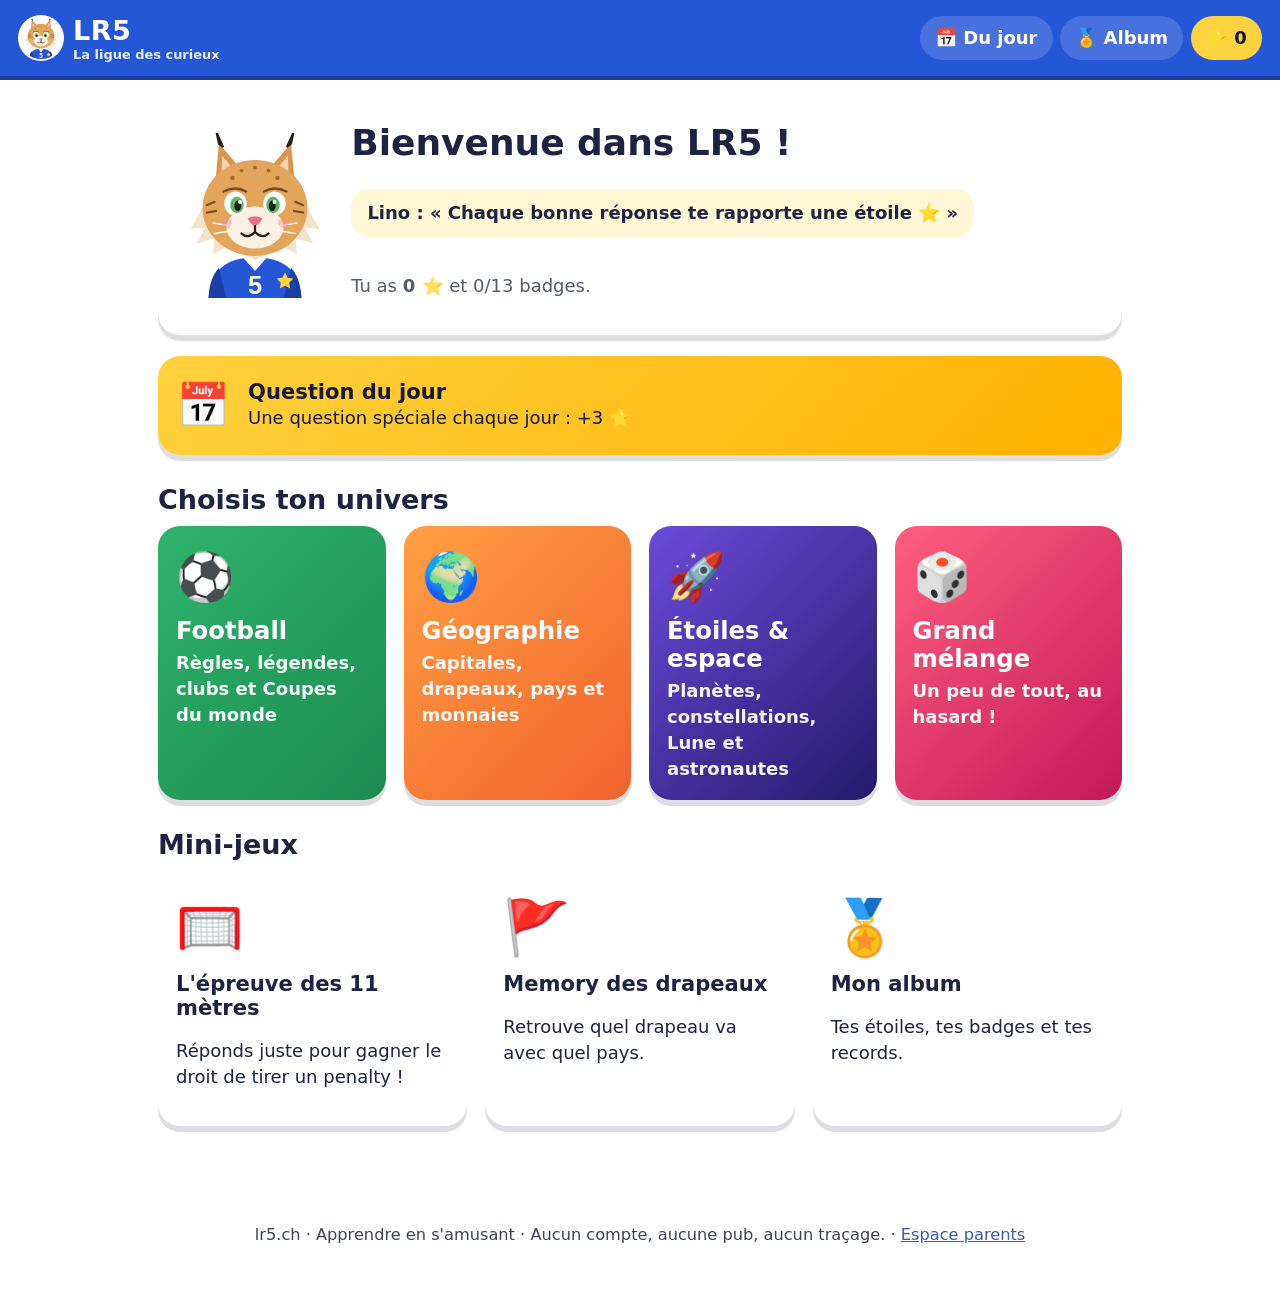
==== index.html @ 48f96562 "Add files via upload" ====
<!doctype html>
<html lang="fr">
<head>
<title>LR5 · La ligue des curieux</title>
<meta name="description" content="Quiz et mini-jeux pour les 9-10 ans : football, géographie, étoiles et espace.">
<meta charset="utf-8">
<meta name="viewport" content="width=device-width, initial-scale=1">
<meta name="theme-color" content="#2457d6">
<link rel="icon" href="assets/favicon.svg" type="image/svg+xml">
<link rel="stylesheet" href="css/style.css">
<script src="js/config.js" defer></script>
<script src="js/flags.js" defer></script>
<script src="js/app.js" defer></script>
<script src="js/penalty.js" defer></script>
<script src="js/memory.js" defer></script>
</head>
<body>
<a class="skip" href="#app">Aller au contenu</a>
<header class="topbar">
  <a class="logo" href="index.html#/"><img data-mascotte src="assets/mascotte.svg" alt="" width="46" height="46"><span><b data-cfg="nom">LR5</b><small data-cfg="slogan">La ligue des curieux</small></span></a>
  <nav aria-label="Menu">
    <a class="pill" href="index.html#/jour">📅 <span>Du jour</span></a>
    <a class="pill" href="index.html#/album">🏅 <span>Album</span></a>
    <a class="pill stars" href="index.html#/album" aria-label="Mes étoiles">⭐ <span id="nb-etoiles">0</span></a>
  </nav>
</header>
<main id="app" tabindex="-1"><p>Chargement…</p><noscript><p>Ce site a besoin de JavaScript pour fonctionner (aucun traçage, promis !).</p></noscript></main>
<footer class="footer"><p><span data-cfg="domaine">lr5.ch</span> · Apprendre en s'amusant · Aucun compte, aucune pub, aucun traçage. · <a href="parents.html">Espace parents</a></p></footer>
<div class="toast" id="toast" role="status" aria-live="polite"></div>
</body>
</html>
---- css/style.css ----
/* LR5.ch — La ligue des curieux. Aucune police externe : polices système uniquement. */
:root{
  --bleu:#2457d6; --bleu-f:#1a3fa3; --jaune:#ffd23f; --rouge:#e5484d; --vert:#2fb36d;
  --orange:#ff8a3d; --violet:#6c4ad8; --nuit:#14183a; --texte:#1d2340; --fond:#f3f6ff;
  --carte:#fff; --ombre:0 6px 0 rgba(20,24,58,.14); --r:22px;
  --foot:#2fb36d; --geo:#ff8a3d; --espace:#6c4ad8; --mix:#e5484d;
  font-size:18px;
}
*{box-sizing:border-box}
html,body{margin:0}
body{font-family:"Trebuchet MS","Segoe UI",system-ui,-apple-system,Roboto,Arial,sans-serif;color:var(--texte);
  background:var(--fond) radial-gradient(circle at 10% 0%,#dfe8ff 0,transparent 40%),radial-gradient(circle at 100% 30%,#fff3c4 0,transparent 35%);
  min-height:100vh;line-height:1.45}
a{color:var(--bleu-f)}
.skip{position:absolute;left:-999px;top:0;background:#fff;padding:.5rem 1rem;z-index:10}
.skip:focus{left:.5rem}
:focus-visible{outline:4px solid var(--jaune);outline-offset:3px;border-radius:10px}

/* En-tête */
.topbar{display:flex;align-items:center;gap:.8rem;padding:.6rem 1rem;background:var(--bleu);color:#fff;position:sticky;top:0;z-index:5;box-shadow:0 4px 0 var(--bleu-f)}
.logo{display:flex;align-items:center;gap:.5rem;color:#fff;text-decoration:none;font-weight:900}
.logo img{width:46px;height:46px;background:#fff;border-radius:50%;padding:2px}
.logo b{font-size:1.5rem;letter-spacing:.5px}
.logo small{display:block;font-weight:600;font-size:.72rem;opacity:.9;margin-top:-4px}
.topbar nav{margin-left:auto;display:flex;gap:.4rem;align-items:center;flex-wrap:wrap}
.pill{display:inline-flex;align-items:center;gap:.35rem;background:rgba(255,255,255,.16);color:#fff;border:0;border-radius:999px;padding:.45rem .85rem;font:inherit;font-weight:800;text-decoration:none;cursor:pointer;min-height:44px}
.pill:hover{background:rgba(255,255,255,.28)}
.stars{background:var(--jaune);color:var(--nuit)}
.stars:hover{background:#ffe07a}

main{max-width:1000px;margin:0 auto;padding:1.2rem 1rem 3rem}
h1,h2,h3{line-height:1.15;margin:.2em 0 .5em}
h1{font-size:2rem} h2{font-size:1.5rem}
.muted{opacity:.75}

/* Accueil */
.hero{display:flex;align-items:center;gap:1.2rem;background:var(--carte);border-radius:var(--r);padding:1rem 1.2rem;box-shadow:var(--ombre);margin-bottom:1.2rem}
.hero img{width:150px;flex:none}
.hero h1{margin-bottom:.2em}
.bulle{background:#fff7d6;border-radius:18px;padding:.6rem .9rem;display:inline-block;font-weight:600}
.grid{display:grid;grid-template-columns:repeat(auto-fit,minmax(210px,1fr));gap:1rem}
.card{background:var(--carte);border-radius:var(--r);padding:1rem;box-shadow:var(--ombre);border:0;text-align:left;font:inherit;color:inherit;text-decoration:none;display:block;cursor:pointer;transition:transform .12s}
.card:hover{transform:translateY(-3px)}
.card:active{transform:translateY(2px)}
.univers{color:#fff;min-height:150px;position:relative;overflow:hidden}
.univers .emoji{font-size:2.6rem;display:block}
.univers h3{font-size:1.35rem;margin:.3rem 0}
.univers p{margin:0;font-weight:600;opacity:.95}
.u-football{background:linear-gradient(135deg,#2fb36d,#1c8a50)}
.u-geographie{background:linear-gradient(135deg,#ff9f43,#f2622e)}
.u-espace{background:linear-gradient(135deg,#6c4ad8,#241a6b)}
.u-mix{background:linear-gradient(135deg,#ff5f7e,#c2185b)}
.section{margin:1.6rem 0 .6rem}
.daily{display:flex;gap:1rem;align-items:center;background:linear-gradient(135deg,#ffd23f,#ffb100);color:var(--nuit)}
.daily .emoji{font-size:2.4rem}

/* Boutons */
.btn{display:inline-flex;align-items:center;justify-content:center;gap:.5rem;font:inherit;font-weight:800;font-size:1.05rem;border:0;border-radius:16px;padding:.8rem 1.3rem;min-height:56px;cursor:pointer;background:var(--bleu);color:#fff;box-shadow:0 5px 0 var(--bleu-f);text-decoration:none}
.btn:active{transform:translateY(3px);box-shadow:0 2px 0 var(--bleu-f)}
.btn.jaune{background:var(--jaune);color:var(--nuit);box-shadow:0 5px 0 #d9a800}
.btn.vert{background:var(--vert);box-shadow:0 5px 0 #1d8350}
.btn.blanc{background:#fff;color:var(--texte);box-shadow:0 5px 0 #cfd6ee}
.btn[disabled]{opacity:.5;cursor:not-allowed}
.row{display:flex;gap:.7rem;flex-wrap:wrap;align-items:center}
.choice-group{display:flex;gap:.6rem;flex-wrap:wrap}
.choice-group .btn{flex:1 1 150px}
.choice-group .btn[aria-pressed="true"]{background:var(--jaune);color:var(--nuit);box-shadow:0 5px 0 #d9a800}

/* Quiz */
.panel{background:var(--carte);border-radius:var(--r);padding:1.2rem;box-shadow:var(--ombre)}
.qhead{display:flex;justify-content:space-between;align-items:center;gap:.5rem;flex-wrap:wrap;margin-bottom:.6rem;font-weight:800}
.tag{display:inline-block;border-radius:999px;padding:.2rem .7rem;background:#eef2ff;font-size:.85rem;font-weight:800}
.progress{height:14px;background:#e6eafb;border-radius:999px;overflow:hidden;margin-bottom:1rem}
.progress>i{display:block;height:100%;background:linear-gradient(90deg,var(--jaune),var(--orange));border-radius:999px;transition:width .3s}
.question{font-size:1.45rem;font-weight:800;margin:.4rem 0 1rem}
.answers{display:grid;grid-template-columns:1fr 1fr;gap:.8rem}
.answer{font:inherit;font-size:1.1rem;font-weight:700;text-align:left;border:3px solid #dfe5fb;background:#fff;border-radius:18px;padding:.9rem 1rem;min-height:70px;cursor:pointer;display:flex;gap:.7rem;align-items:center;color:var(--texte)}
.answer:hover:not([disabled]){border-color:var(--bleu);background:#f5f8ff}
.answer .k{flex:none;width:2rem;height:2rem;border-radius:50%;background:#eef2ff;display:grid;place-items:center;font-weight:900}
.answer.ok{border-color:var(--vert);background:#e6f8ee}
.answer.ok .k{background:var(--vert);color:#fff}
.answer.ko{border-color:var(--rouge);background:#fdeaea}
.answer.ko .k{background:var(--rouge);color:#fff}
.answer[disabled]{cursor:default}
.feedback{margin-top:1rem;border-radius:18px;padding:1rem;background:#fff7d6;border-left:8px solid var(--jaune)}
.feedback.ok{background:#e6f8ee;border-color:var(--vert)}
.feedback.ko{background:#fdeeee;border-color:var(--rouge)}
.feedback h3{margin:0 0 .3rem}
.savais{margin:.4rem 0 .8rem}
.timer{font-size:1.4rem;font-weight:900;background:var(--nuit);color:#fff;border-radius:14px;padding:.2rem .8rem;min-width:4.2rem;text-align:center}
.timer.urgent{background:var(--rouge);animation:pulse .6s infinite alternate}
@keyframes pulse{to{transform:scale(1.08)}}
.flag-q{display:block;margin:0 auto 1rem;width:min(260px,70%);height:auto;border-radius:8px;box-shadow:0 3px 10px rgba(0,0,0,.18)}
.big{font-size:3rem;margin:0}
.result{text-align:center}
.result img{width:140px}
.recap{text-align:left;margin-top:1rem}
.recap li{margin:.4rem 0}

/* Album */
.badges{display:grid;grid-template-columns:repeat(auto-fill,minmax(150px,1fr));gap:.8rem}
.badge{background:#fff;border-radius:18px;padding:.8rem;text-align:center;box-shadow:var(--ombre)}
.badge .ico{font-size:2.4rem;display:block}
.badge.locked{filter:grayscale(1);opacity:.45}
.badge b{display:block}
.badge small{display:block;opacity:.8;font-size:.8rem}
.stats{display:grid;grid-template-columns:repeat(auto-fit,minmax(150px,1fr));gap:.8rem;margin:1rem 0}
.stat{background:#fff;border-radius:18px;padding:.8rem;text-align:center;box-shadow:var(--ombre)}
.stat b{display:block;font-size:1.8rem}

/* Penalty */
.pitch{position:relative;width:100%;max-width:640px;margin:0 auto;aspect-ratio:16/10;border-radius:20px;overflow:hidden;
  background:linear-gradient(#7fc8ff 0 30%,#3fb56a 30% 100%)}
.pitch .stripes{position:absolute;inset:30% 0 0 0;background:repeating-linear-gradient(90deg,rgba(255,255,255,.07) 0 12%,transparent 12% 24%)}
.pitch .crowd{position:absolute;left:0;right:0;top:0;height:30%;background:radial-gradient(circle,#ffffff55 2px,transparent 3px) 0 0/16px 14px,linear-gradient(#5a6bbf,#3a4a99)}
.goal{position:absolute;left:18%;right:18%;top:14%;height:38%;border:8px solid #fff;border-bottom:0;border-radius:4px 4px 0 0;
  background:repeating-linear-gradient(0deg,rgba(255,255,255,.35) 0 2px,transparent 2px 12px),repeating-linear-gradient(90deg,rgba(255,255,255,.35) 0 2px,transparent 2px 12px),rgba(0,0,0,.08)}
.line{position:absolute;left:4%;right:4%;top:52%;height:4px;background:#fff}
.spot{position:absolute;left:50%;top:86%;width:10px;height:6px;background:#fff;border-radius:50%;transform:translate(-50%,-50%)}
.keeper{position:absolute;left:50%;top:22%;width:15%;height:30%;transform:translateX(-50%);transition:transform .45s cubic-bezier(.2,.8,.3,1)}
.keeper svg{width:100%;height:100%}
.keeper.left{transform:translateX(-175%) rotate(-55deg)}
.keeper.right{transform:translateX(75%) rotate(55deg)}
.keeper.center{transform:translateX(-50%) translateY(-12%)}
.ball{position:absolute;left:50%;top:82%;width:7%;aspect-ratio:1;transform:translate(-50%,-50%);transition:left .5s ease-out,top .5s ease-out,width .5s;z-index:2}
.ball svg{width:100%;height:100%;display:block}
.ball.shot-left{left:28%;top:34%;width:4.5%}
.ball.shot-center{left:50%;top:28%;width:4.5%}
.ball.shot-right{left:72%;top:34%;width:4.5%}
.ball.miss{left:50%;top:6%;width:4%}
.banner{position:absolute;left:50%;top:60%;transform:translate(-50%,-50%) scale(.6);opacity:0;background:#fff;color:var(--nuit);font-weight:900;font-size:clamp(1.2rem,4vw,2rem);padding:.4rem 1.2rem;border-radius:16px;box-shadow:0 6px 0 rgba(0,0,0,.2);transition:.25s;z-index:3;white-space:nowrap}
.banner.show{opacity:1;transform:translate(-50%,-50%) scale(1)}
.shots{display:flex;gap:.4rem;justify-content:center;margin:.8rem 0}
.shots span{width:34px;height:34px;border-radius:50%;display:grid;place-items:center;background:#e6eafb;font-size:1.1rem}
.aim{display:grid;grid-template-columns:repeat(3,1fr);gap:.6rem;max-width:640px;margin:.8rem auto 0}

/* Memory */
.memory{display:grid;grid-template-columns:repeat(4,1fr);gap:.6rem;max-width:620px;margin:0 auto}
.mcard{aspect-ratio:4/3;border:0;border-radius:16px;font:inherit;font-weight:800;cursor:pointer;background:var(--bleu);color:#fff;box-shadow:var(--ombre);display:grid;place-items:center;padding:.3rem;font-size:.95rem;position:relative}
.mcard.back::after{content:"★";font-size:2rem;color:var(--jaune)}
.mcard.face{background:#fff;color:var(--texte)}
.mcard.face svg{width:85%;height:auto;border-radius:4px;box-shadow:0 1px 4px rgba(0,0,0,.25)}
.mcard.found{background:#e6f8ee;outline:3px solid var(--vert)}

.footer{text-align:center;padding:1.5rem 1rem 2rem;font-size:.9rem;opacity:.85}
.prose{max-width:760px}
.prose li{margin:.35rem 0}
.toast{position:fixed;left:50%;bottom:1.2rem;transform:translateX(-50%) translateY(150%);opacity:0;visibility:hidden;background:var(--nuit);color:#fff;padding:.8rem 1.2rem;border-radius:16px;font-weight:800;z-index:20;transition:transform .3s;max-width:92vw;text-align:center}
.toast.show{transform:translateX(-50%) translateY(0);opacity:1;visibility:visible}
[tabindex="-1"]:focus{outline:none}

@media (max-width:640px){
  :root{font-size:17px}
  .hero{flex-direction:column;text-align:center}
  .hero img{width:120px}
  .answers{grid-template-columns:1fr}
  .question{font-size:1.25rem}
  .logo small{display:none}
  .topbar{flex-wrap:wrap}
  .memory{grid-template-columns:repeat(3,1fr)}
}
@media (prefers-reduced-motion:reduce){*{transition:none!important;animation:none!important}}
.sr-only{position:absolute;width:1px;height:1px;overflow:hidden;clip:rect(0 0 0 0);white-space:nowrap}
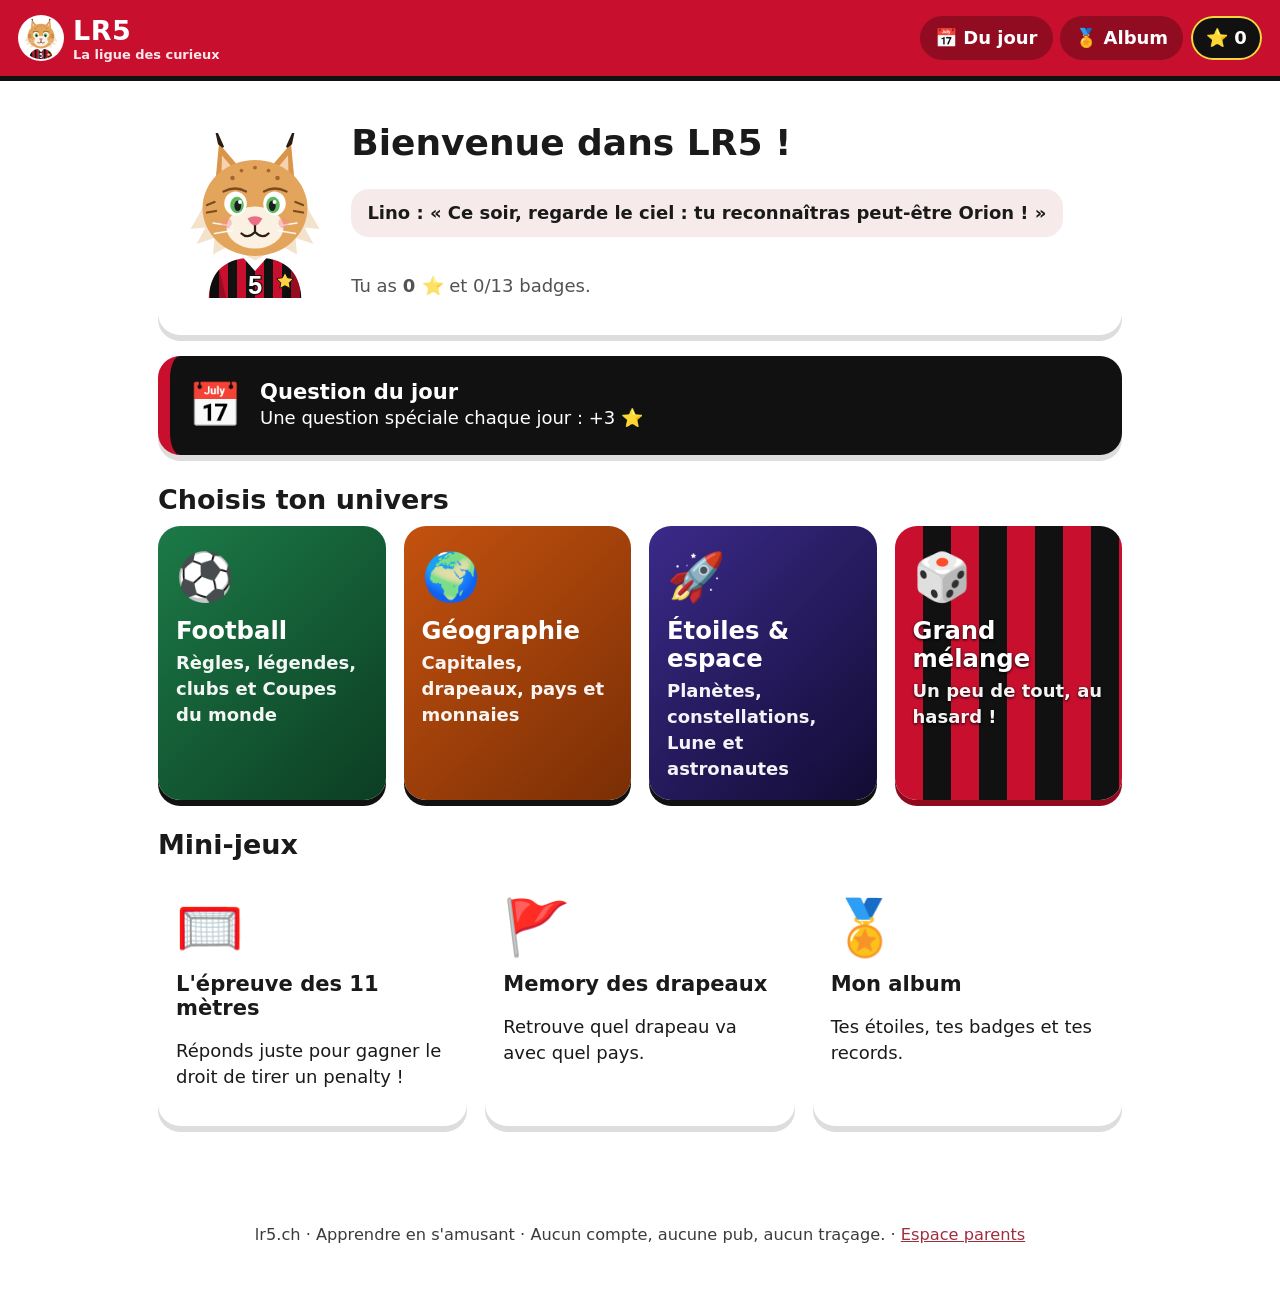
==== commit f1e21e30: "Add files via upload" ====
--- a/index.html
+++ b/index.html
@@ -5,7 +5,7 @@
 <meta name="description" content="Quiz et mini-jeux pour les 9-10 ans : football, géographie, étoiles et espace.">
 <meta charset="utf-8">
 <meta name="viewport" content="width=device-width, initial-scale=1">
-<meta name="theme-color" content="#2457d6">
+<meta name="theme-color" content="#c8102e">
 <link rel="icon" href="assets/favicon.svg" type="image/svg+xml">
 <link rel="stylesheet" href="css/style.css">
 <script src="js/config.js" defer></script>
--- a/css/style.css
+++ b/css/style.css
@@ -1,32 +1,33 @@
 /* LR5.ch — La ligue des curieux. Aucune police externe : polices système uniquement. */
 :root{
-  --bleu:#2457d6; --bleu-f:#1a3fa3; --jaune:#ffd23f; --rouge:#e5484d; --vert:#2fb36d;
-  --orange:#ff8a3d; --violet:#6c4ad8; --nuit:#14183a; --texte:#1d2340; --fond:#f3f6ff;
-  --carte:#fff; --ombre:0 6px 0 rgba(20,24,58,.14); --r:22px;
-  --foot:#2fb36d; --geo:#ff8a3d; --espace:#6c4ad8; --mix:#e5484d;
+  /* Palette rouge et noir. Les valeurs de js/config.js (couleurs) écrasent celles-ci au chargement. */
+  --primaire:#c8102e; --primaire-f:#8f0a1f; --noir:#111111; --or:#ffd23f;
+  --rouge:#b00d24; --vert:#1c7a47; --texte:#1a1a1a; --fond:#f7f3f2;
+  --carte:#fff; --ombre:0 6px 0 rgba(17,17,17,.14); --r:22px;
+  --doux:#f6eaea; --bord:#ead6d6;
   font-size:18px;
 }
 *{box-sizing:border-box}
 html,body{margin:0}
 body{font-family:"Trebuchet MS","Segoe UI",system-ui,-apple-system,Roboto,Arial,sans-serif;color:var(--texte);
-  background:var(--fond) radial-gradient(circle at 10% 0%,#dfe8ff 0,transparent 40%),radial-gradient(circle at 100% 30%,#fff3c4 0,transparent 35%);
+  background:var(--fond) radial-gradient(circle at 10% 0%,#fbe1e4 0,transparent 40%),radial-gradient(circle at 100% 30%,#ececec 0,transparent 35%);
   min-height:100vh;line-height:1.45}
-a{color:var(--bleu-f)}
+a{color:var(--primaire-f)}
 .skip{position:absolute;left:-999px;top:0;background:#fff;padding:.5rem 1rem;z-index:10}
 .skip:focus{left:.5rem}
-:focus-visible{outline:4px solid var(--jaune);outline-offset:3px;border-radius:10px}
+:focus-visible{outline:4px solid var(--or);box-shadow:0 0 0 7px var(--noir);outline-offset:3px;border-radius:10px}
 
 /* En-tête */
-.topbar{display:flex;align-items:center;gap:.8rem;padding:.6rem 1rem;background:var(--bleu);color:#fff;position:sticky;top:0;z-index:5;box-shadow:0 4px 0 var(--bleu-f)}
+.topbar{display:flex;align-items:center;gap:.8rem;padding:.6rem 1rem;background:var(--primaire);color:#fff;position:sticky;top:0;z-index:5;box-shadow:0 5px 0 var(--noir)}
 .logo{display:flex;align-items:center;gap:.5rem;color:#fff;text-decoration:none;font-weight:900}
 .logo img{width:46px;height:46px;background:#fff;border-radius:50%;padding:2px}
 .logo b{font-size:1.5rem;letter-spacing:.5px}
 .logo small{display:block;font-weight:600;font-size:.72rem;opacity:.9;margin-top:-4px}
 .topbar nav{margin-left:auto;display:flex;gap:.4rem;align-items:center;flex-wrap:wrap}
-.pill{display:inline-flex;align-items:center;gap:.35rem;background:rgba(255,255,255,.16);color:#fff;border:0;border-radius:999px;padding:.45rem .85rem;font:inherit;font-weight:800;text-decoration:none;cursor:pointer;min-height:44px}
-.pill:hover{background:rgba(255,255,255,.28)}
-.stars{background:var(--jaune);color:var(--nuit)}
-.stars:hover{background:#ffe07a}
+.pill{display:inline-flex;align-items:center;gap:.35rem;background:rgba(0,0,0,.28);color:#fff;border:0;border-radius:999px;padding:.45rem .85rem;font:inherit;font-weight:800;text-decoration:none;cursor:pointer;min-height:44px}
+.pill:hover{background:rgba(0,0,0,.45)}
+.stars{background:var(--noir);color:#fff;box-shadow:inset 0 0 0 2px var(--or)}
+.stars:hover{background:#2a2a2a}
 
 main{max-width:1000px;margin:0 auto;padding:1.2rem 1rem 3rem}
 h1,h2,h3{line-height:1.15;margin:.2em 0 .5em}
@@ -37,7 +38,7 @@
 .hero{display:flex;align-items:center;gap:1.2rem;background:var(--carte);border-radius:var(--r);padding:1rem 1.2rem;box-shadow:var(--ombre);margin-bottom:1.2rem}
 .hero img{width:150px;flex:none}
 .hero h1{margin-bottom:.2em}
-.bulle{background:#fff7d6;border-radius:18px;padding:.6rem .9rem;display:inline-block;font-weight:600}
+.bulle{background:var(--doux);border-radius:18px;padding:.6rem .9rem;display:inline-block;font-weight:600}
 .grid{display:grid;grid-template-columns:repeat(auto-fit,minmax(210px,1fr));gap:1rem}
 .card{background:var(--carte);border-radius:var(--r);padding:1rem;box-shadow:var(--ombre);border:0;text-align:left;font:inherit;color:inherit;text-decoration:none;display:block;cursor:pointer;transition:transform .12s}
 .card:hover{transform:translateY(-3px)}
@@ -46,48 +47,49 @@
 .univers .emoji{font-size:2.6rem;display:block}
 .univers h3{font-size:1.35rem;margin:.3rem 0}
 .univers p{margin:0;font-weight:600;opacity:.95}
-.u-football{background:linear-gradient(135deg,#2fb36d,#1c8a50)}
-.u-geographie{background:linear-gradient(135deg,#ff9f43,#f2622e)}
-.u-espace{background:linear-gradient(135deg,#6c4ad8,#241a6b)}
-.u-mix{background:linear-gradient(135deg,#ff5f7e,#c2185b)}
+.u-football{background:linear-gradient(135deg,#1c7a47,#0c3d23);box-shadow:0 6px 0 var(--noir)}
+.u-geographie{background:linear-gradient(135deg,#c4520f,#7a2e05);box-shadow:0 6px 0 var(--noir)}
+.u-espace{background:linear-gradient(135deg,#3b2a8a,#120c33);box-shadow:0 6px 0 var(--noir)}
+.u-mix{background:repeating-linear-gradient(90deg,var(--primaire) 0 28px,var(--noir) 28px 56px);box-shadow:0 6px 0 var(--primaire-f)}
+.u-mix h3,.u-mix p{text-shadow:0 1px 3px #000}
 .section{margin:1.6rem 0 .6rem}
-.daily{display:flex;gap:1rem;align-items:center;background:linear-gradient(135deg,#ffd23f,#ffb100);color:var(--nuit)}
+.daily{display:flex;gap:1rem;align-items:center;background:var(--noir);color:#fff;border-left:12px solid var(--primaire)}
 .daily .emoji{font-size:2.4rem}
 
 /* Boutons */
-.btn{display:inline-flex;align-items:center;justify-content:center;gap:.5rem;font:inherit;font-weight:800;font-size:1.05rem;border:0;border-radius:16px;padding:.8rem 1.3rem;min-height:56px;cursor:pointer;background:var(--bleu);color:#fff;box-shadow:0 5px 0 var(--bleu-f);text-decoration:none}
-.btn:active{transform:translateY(3px);box-shadow:0 2px 0 var(--bleu-f)}
-.btn.jaune{background:var(--jaune);color:var(--nuit);box-shadow:0 5px 0 #d9a800}
-.btn.vert{background:var(--vert);box-shadow:0 5px 0 #1d8350}
-.btn.blanc{background:#fff;color:var(--texte);box-shadow:0 5px 0 #cfd6ee}
+.btn{display:inline-flex;align-items:center;justify-content:center;gap:.5rem;font:inherit;font-weight:800;font-size:1.05rem;border:0;border-radius:16px;padding:.8rem 1.3rem;min-height:56px;cursor:pointer;background:var(--primaire);color:#fff;box-shadow:0 5px 0 var(--primaire-f);text-decoration:none}
+.btn:active{transform:translateY(3px);box-shadow:0 2px 0 var(--primaire-f)}
+.btn.accent{background:var(--noir);color:#fff;box-shadow:0 5px 0 var(--primaire)}
+.btn.vert{background:var(--vert);box-shadow:0 5px 0 #0c3d23}
+.btn.blanc{background:#fff;color:var(--texte);box-shadow:0 5px 0 var(--bord)}
 .btn[disabled]{opacity:.5;cursor:not-allowed}
 .row{display:flex;gap:.7rem;flex-wrap:wrap;align-items:center}
 .choice-group{display:flex;gap:.6rem;flex-wrap:wrap}
 .choice-group .btn{flex:1 1 150px}
-.choice-group .btn[aria-pressed="true"]{background:var(--jaune);color:var(--nuit);box-shadow:0 5px 0 #d9a800}
+.choice-group .btn[aria-pressed="true"]{background:var(--primaire);color:#fff;box-shadow:0 5px 0 var(--noir)}
 
 /* Quiz */
 .panel{background:var(--carte);border-radius:var(--r);padding:1.2rem;box-shadow:var(--ombre)}
 .qhead{display:flex;justify-content:space-between;align-items:center;gap:.5rem;flex-wrap:wrap;margin-bottom:.6rem;font-weight:800}
-.tag{display:inline-block;border-radius:999px;padding:.2rem .7rem;background:#eef2ff;font-size:.85rem;font-weight:800}
-.progress{height:14px;background:#e6eafb;border-radius:999px;overflow:hidden;margin-bottom:1rem}
-.progress>i{display:block;height:100%;background:linear-gradient(90deg,var(--jaune),var(--orange));border-radius:999px;transition:width .3s}
+.tag{display:inline-block;border-radius:999px;padding:.2rem .7rem;background:var(--doux);font-size:.85rem;font-weight:800}
+.progress{height:14px;background:var(--doux);border-radius:999px;overflow:hidden;margin-bottom:1rem}
+.progress>i{display:block;height:100%;background:repeating-linear-gradient(90deg,var(--primaire) 0 14px,var(--noir) 14px 28px);border-radius:999px;transition:width .3s}
 .question{font-size:1.45rem;font-weight:800;margin:.4rem 0 1rem}
 .answers{display:grid;grid-template-columns:1fr 1fr;gap:.8rem}
-.answer{font:inherit;font-size:1.1rem;font-weight:700;text-align:left;border:3px solid #dfe5fb;background:#fff;border-radius:18px;padding:.9rem 1rem;min-height:70px;cursor:pointer;display:flex;gap:.7rem;align-items:center;color:var(--texte)}
-.answer:hover:not([disabled]){border-color:var(--bleu);background:#f5f8ff}
-.answer .k{flex:none;width:2rem;height:2rem;border-radius:50%;background:#eef2ff;display:grid;place-items:center;font-weight:900}
+.answer{font:inherit;font-size:1.1rem;font-weight:700;text-align:left;border:3px solid var(--bord);background:#fff;border-radius:18px;padding:.9rem 1rem;min-height:70px;cursor:pointer;display:flex;gap:.7rem;align-items:center;color:var(--texte)}
+.answer:hover:not([disabled]){border-color:var(--primaire);background:#fff7f7}
+.answer .k{flex:none;width:2rem;height:2rem;border-radius:50%;background:var(--noir);color:#fff;display:grid;place-items:center;font-weight:900}
 .answer.ok{border-color:var(--vert);background:#e6f8ee}
 .answer.ok .k{background:var(--vert);color:#fff}
 .answer.ko{border-color:var(--rouge);background:#fdeaea}
 .answer.ko .k{background:var(--rouge);color:#fff}
 .answer[disabled]{cursor:default}
-.feedback{margin-top:1rem;border-radius:18px;padding:1rem;background:#fff7d6;border-left:8px solid var(--jaune)}
+.feedback{margin-top:1rem;border-radius:18px;padding:1rem;background:var(--doux);border-left:8px solid var(--noir)}
 .feedback.ok{background:#e6f8ee;border-color:var(--vert)}
 .feedback.ko{background:#fdeeee;border-color:var(--rouge)}
 .feedback h3{margin:0 0 .3rem}
 .savais{margin:.4rem 0 .8rem}
-.timer{font-size:1.4rem;font-weight:900;background:var(--nuit);color:#fff;border-radius:14px;padding:.2rem .8rem;min-width:4.2rem;text-align:center}
+.timer{font-size:1.4rem;font-weight:900;background:var(--noir);color:#fff;border-radius:14px;padding:.2rem .8rem;min-width:4.2rem;text-align:center}
 .timer.urgent{background:var(--rouge);animation:pulse .6s infinite alternate}
 @keyframes pulse{to{transform:scale(1.08)}}
 .flag-q{display:block;margin:0 auto 1rem;width:min(260px,70%);height:auto;border-radius:8px;box-shadow:0 3px 10px rgba(0,0,0,.18)}
@@ -112,7 +114,7 @@
 .pitch{position:relative;width:100%;max-width:640px;margin:0 auto;aspect-ratio:16/10;border-radius:20px;overflow:hidden;
   background:linear-gradient(#7fc8ff 0 30%,#3fb56a 30% 100%)}
 .pitch .stripes{position:absolute;inset:30% 0 0 0;background:repeating-linear-gradient(90deg,rgba(255,255,255,.07) 0 12%,transparent 12% 24%)}
-.pitch .crowd{position:absolute;left:0;right:0;top:0;height:30%;background:radial-gradient(circle,#ffffff55 2px,transparent 3px) 0 0/16px 14px,linear-gradient(#5a6bbf,#3a4a99)}
+.pitch .crowd{position:absolute;left:0;right:0;top:0;height:30%;background:radial-gradient(circle,#ffffff55 2px,transparent 3px) 0 0/16px 14px,repeating-linear-gradient(90deg,#b00d24 0 24px,#151515 24px 48px)}
 .goal{position:absolute;left:18%;right:18%;top:14%;height:38%;border:8px solid #fff;border-bottom:0;border-radius:4px 4px 0 0;
   background:repeating-linear-gradient(0deg,rgba(255,255,255,.35) 0 2px,transparent 2px 12px),repeating-linear-gradient(90deg,rgba(255,255,255,.35) 0 2px,transparent 2px 12px),rgba(0,0,0,.08)}
 .line{position:absolute;left:4%;right:4%;top:52%;height:4px;background:#fff}
@@ -128,16 +130,16 @@
 .ball.shot-center{left:50%;top:28%;width:4.5%}
 .ball.shot-right{left:72%;top:34%;width:4.5%}
 .ball.miss{left:50%;top:6%;width:4%}
-.banner{position:absolute;left:50%;top:60%;transform:translate(-50%,-50%) scale(.6);opacity:0;background:#fff;color:var(--nuit);font-weight:900;font-size:clamp(1.2rem,4vw,2rem);padding:.4rem 1.2rem;border-radius:16px;box-shadow:0 6px 0 rgba(0,0,0,.2);transition:.25s;z-index:3;white-space:nowrap}
+.banner{position:absolute;left:50%;top:60%;transform:translate(-50%,-50%) scale(.6);opacity:0;background:#fff;color:var(--noir);font-weight:900;font-size:clamp(1.2rem,4vw,2rem);padding:.4rem 1.2rem;border-radius:16px;box-shadow:0 6px 0 rgba(0,0,0,.2);transition:.25s;z-index:3;white-space:nowrap}
 .banner.show{opacity:1;transform:translate(-50%,-50%) scale(1)}
 .shots{display:flex;gap:.4rem;justify-content:center;margin:.8rem 0}
-.shots span{width:34px;height:34px;border-radius:50%;display:grid;place-items:center;background:#e6eafb;font-size:1.1rem}
+.shots span{width:34px;height:34px;border-radius:50%;display:grid;place-items:center;background:var(--doux);font-size:1.1rem}
 .aim{display:grid;grid-template-columns:repeat(3,1fr);gap:.6rem;max-width:640px;margin:.8rem auto 0}
 
 /* Memory */
 .memory{display:grid;grid-template-columns:repeat(4,1fr);gap:.6rem;max-width:620px;margin:0 auto}
-.mcard{aspect-ratio:4/3;border:0;border-radius:16px;font:inherit;font-weight:800;cursor:pointer;background:var(--bleu);color:#fff;box-shadow:var(--ombre);display:grid;place-items:center;padding:.3rem;font-size:.95rem;position:relative}
-.mcard.back::after{content:"★";font-size:2rem;color:var(--jaune)}
+.mcard{aspect-ratio:4/3;border:0;border-radius:16px;font:inherit;font-weight:800;cursor:pointer;background:repeating-linear-gradient(90deg,var(--primaire) 0 18px,var(--noir) 18px 36px);color:#fff;box-shadow:var(--ombre);display:grid;place-items:center;padding:.3rem;font-size:.95rem;position:relative}
+.mcard.back::after{content:"★";font-size:2rem;color:var(--or);text-shadow:0 1px 3px #000}
 .mcard.face{background:#fff;color:var(--texte)}
 .mcard.face svg{width:85%;height:auto;border-radius:4px;box-shadow:0 1px 4px rgba(0,0,0,.25)}
 .mcard.found{background:#e6f8ee;outline:3px solid var(--vert)}
@@ -145,9 +147,9 @@
 .footer{text-align:center;padding:1.5rem 1rem 2rem;font-size:.9rem;opacity:.85}
 .prose{max-width:760px}
 .prose li{margin:.35rem 0}
-.toast{position:fixed;left:50%;bottom:1.2rem;transform:translateX(-50%) translateY(150%);opacity:0;visibility:hidden;background:var(--nuit);color:#fff;padding:.8rem 1.2rem;border-radius:16px;font-weight:800;z-index:20;transition:transform .3s;max-width:92vw;text-align:center}
+.toast{position:fixed;left:50%;bottom:1.2rem;transform:translateX(-50%) translateY(150%);opacity:0;visibility:hidden;background:var(--noir);color:#fff;padding:.8rem 1.2rem;border-radius:16px;font-weight:800;z-index:20;transition:transform .3s;max-width:92vw;text-align:center}
 .toast.show{transform:translateX(-50%) translateY(0);opacity:1;visibility:visible}
-[tabindex="-1"]:focus{outline:none}
+[tabindex="-1"]:focus{outline:none;box-shadow:none}
 
 @media (max-width:640px){
   :root{font-size:17px}
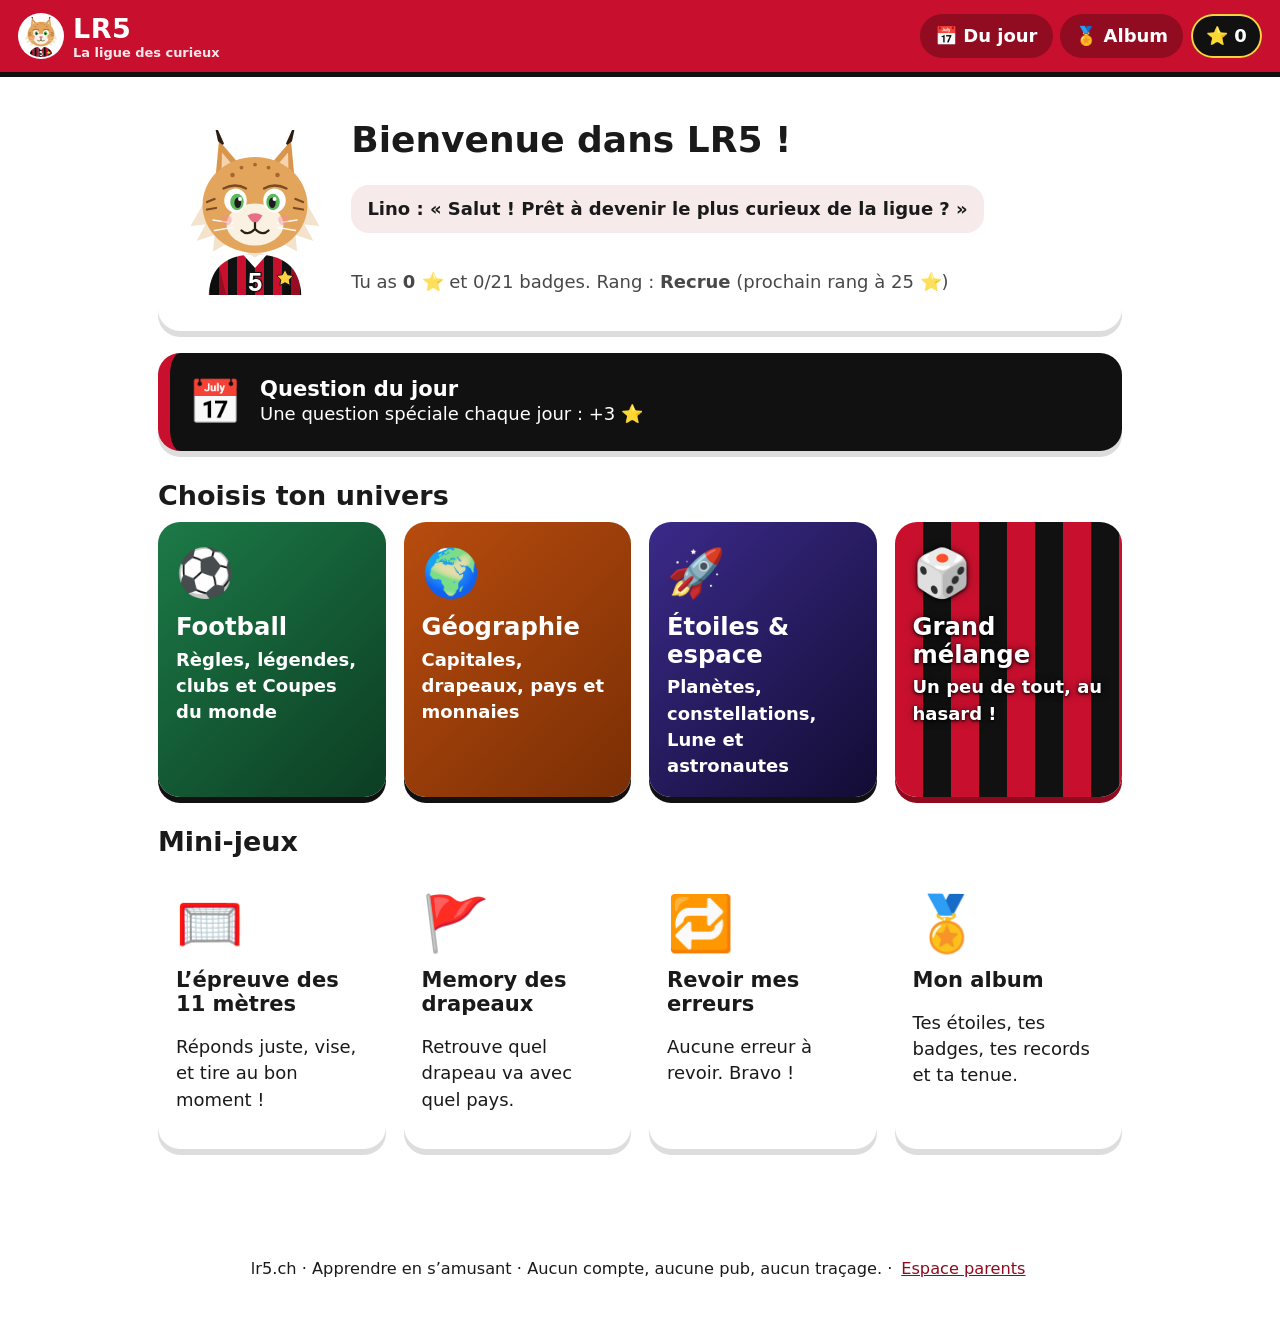
==== commit 4d791ca2: "Add files via upload" ====
--- a/index.html
+++ b/index.html
@@ -1,12 +1,30 @@
 <!doctype html>
 <html lang="fr">
 <head>
+<meta charset="utf-8">
+<meta name="viewport" content="width=device-width, initial-scale=1, viewport-fit=cover">
 <title>LR5 · La ligue des curieux</title>
-<meta name="description" content="Quiz et mini-jeux pour les 9-10 ans : football, géographie, étoiles et espace.">
-<meta charset="utf-8">
-<meta name="viewport" content="width=device-width, initial-scale=1">
+<meta name="description" content="Quiz et mini-jeux pour les 9-10 ans : football, géographie, étoiles et espace. Sans compte, sans pub, sans traçage.">
 <meta name="theme-color" content="#c8102e">
+<meta name="color-scheme" content="light">
 <link rel="icon" href="assets/favicon.svg" type="image/svg+xml">
+<link rel="apple-touch-icon" href="assets/icon-180.png">
+<link rel="manifest" href="manifest.webmanifest">
+<meta name="apple-mobile-web-app-title" content="LR5">
+<meta name="mobile-web-app-capable" content="yes">
+<meta name="apple-mobile-web-app-capable" content="yes">
+<meta property="og:type" content="website">
+<meta property="og:locale" content="fr_CH">
+<meta property="og:site_name" content="LR5">
+<meta property="og:title" content="LR5 · La ligue des curieux">
+<meta property="og:description" content="Quiz et mini-jeux pour les 9-10 ans : football, géographie, étoiles et espace. Sans compte, sans pub, sans traçage.">
+<meta property="og:url" content="https://www.lr5.ch/">
+<meta property="og:image" content="https://www.lr5.ch/assets/og.png">
+<meta property="og:image:width" content="1200">
+<meta property="og:image:height" content="630">
+<meta property="og:image:alt" content="LR5, La ligue des curieux : la mascotte Lino">
+<meta name="twitter:card" content="summary_large_image">
+<link rel="stylesheet" href="css/theme.css">
 <link rel="stylesheet" href="css/style.css">
 <script src="js/config.js" defer></script>
 <script src="js/flags.js" defer></script>
@@ -17,15 +35,15 @@
 <body>
 <a class="skip" href="#app">Aller au contenu</a>
 <header class="topbar">
-  <a class="logo" href="index.html#/"><img data-mascotte src="assets/mascotte.svg" alt="" width="46" height="46"><span><b data-cfg="nom">LR5</b><small data-cfg="slogan">La ligue des curieux</small></span></a>
+  <a class="logo" href="index.html#/"><img src="assets/mascotte.svg" alt="" width="46" height="46"><span><b data-cfg="nom">LR5</b><small data-cfg="slogan">La ligue des curieux</small></span></a>
   <nav aria-label="Menu">
-    <a class="pill" href="index.html#/jour">📅 <span>Du jour</span></a>
-    <a class="pill" href="index.html#/album">🏅 <span>Album</span></a>
-    <a class="pill stars" href="index.html#/album" aria-label="Mes étoiles">⭐ <span id="nb-etoiles">0</span></a>
+    <a class="pill" href="index.html#/jour"><span aria-hidden="true">📅</span> <span class="lbl">Du jour</span></a>
+    <a class="pill" href="index.html#/album"><span aria-hidden="true">🏅</span> <span class="lbl">Album</span></a>
+    <a class="pill stars" id="pill-etoiles" href="index.html#/album" aria-label="Mes étoiles"><span aria-hidden="true">⭐</span> <span id="nb-etoiles">0</span></a>
   </nav>
 </header>
 <main id="app" tabindex="-1"><p>Chargement…</p><noscript><p>Ce site a besoin de JavaScript pour fonctionner (aucun traçage, promis !).</p></noscript></main>
-<footer class="footer"><p><span data-cfg="domaine">lr5.ch</span> · Apprendre en s'amusant · Aucun compte, aucune pub, aucun traçage. · <a href="parents.html">Espace parents</a></p></footer>
+<footer class="footer"><p><span data-cfg="domaine">lr5.ch</span> · Apprendre en s’amusant · Aucun compte, aucune pub, aucun traçage. · <a href="parents.html">Espace parents</a></p></footer>
 <div class="toast" id="toast" role="status" aria-live="polite"></div>
 </body>
 </html>
--- a/css/theme.css
+++ b/css/theme.css
@@ -0,0 +1,23 @@
+/* Couleurs et tailles propres à ce site (LR5). Le reste du style est dans style.css (partagé). */
+:root{
+  --primaire:#c8102e;
+  --primaire-f:#8f0a1f;
+  --fonce:#111111;
+  --doux:#f6eaea;
+  --bord:#a3777e;
+  --fond:#f7f3f2;
+  --fond-a:#fbe1e4;
+  --fond-b:#ececec;
+  --survol:#fff7f7;
+  --mix-a:#c8102e;
+  --mix-b:#111111;
+  --crowd-a:#c8102e;
+  --crowd-b:#111111;
+  --texte:#1a1a1a;
+  --fs:18px;
+  --fs-m:17px;
+  --q-fs:1.45rem;
+  --q-fs-m:1.25rem;
+  --a-fs:1.1rem;
+  --a-h:70px;
+}
--- a/css/style.css
+++ b/css/style.css
@@ -1,165 +1,356 @@
-/* LR5.ch — La ligue des curieux. Aucune police externe : polices système uniquement. */
+/* Feuille de style PARTAGÉE (identique sur LR5 et AR7). Les couleurs et tailles propres à chaque site
+ * sont dans css/theme.css. Aucune police externe : polices système uniquement. */
 :root{
-  /* Palette rouge et noir. Les valeurs de js/config.js (couleurs) écrasent celles-ci au chargement. */
-  --primaire:#c8102e; --primaire-f:#8f0a1f; --noir:#111111; --or:#ffd23f;
-  --rouge:#b00d24; --vert:#1c7a47; --texte:#1a1a1a; --fond:#f7f3f2;
-  --carte:#fff; --ombre:0 6px 0 rgba(17,17,17,.14); --r:22px;
-  --doux:#f6eaea; --bord:#ead6d6;
-  font-size:18px;
-}
+  /* Les couleurs et tailles propres à chaque site sont dans css/theme.css (chargé avant ce fichier). */
+  --or:#ffd23f; --rouge:#b00d24; --vert:#1c7a47; --carte:#fff; --ombre:0 6px 0 rgba(17,17,17,.14); --r:22px;
+}
+html{font-size:var(--fs)}
 *{box-sizing:border-box}
+[hidden]{display:none!important}
 html,body{margin:0}
 body{font-family:"Trebuchet MS","Segoe UI",system-ui,-apple-system,Roboto,Arial,sans-serif;color:var(--texte);
-  background:var(--fond) radial-gradient(circle at 10% 0%,#fbe1e4 0,transparent 40%),radial-gradient(circle at 100% 30%,#ececec 0,transparent 35%);
+  background:var(--fond) radial-gradient(circle at 10% 0%,var(--fond-a) 0,transparent 40%),radial-gradient(circle at 100% 30%,var(--fond-b) 0,transparent 35%);
   min-height:100vh;line-height:1.45}
 a{color:var(--primaire-f)}
-.skip{position:absolute;left:-999px;top:0;background:#fff;padding:.5rem 1rem;z-index:10}
+.skip{position:absolute;left:-999px;top:0;background:#fff;padding:.5rem 1rem;z-index:10;min-height:44px}
 .skip:focus{left:.5rem}
-:focus-visible{outline:4px solid var(--or);box-shadow:0 0 0 7px var(--noir);outline-offset:3px;border-radius:10px}
+:focus-visible{outline:4px solid var(--or);box-shadow:0 0 0 7px var(--fonce);outline-offset:3px;border-radius:10px}
+@supports not selector(:focus-visible){:focus{outline:4px solid var(--or);outline-offset:3px}} /* vieux iPad (iOS 14) */
 
 /* En-tête */
-.topbar{display:flex;align-items:center;gap:.8rem;padding:.6rem 1rem;background:var(--primaire);color:#fff;position:sticky;top:0;z-index:5;box-shadow:0 5px 0 var(--noir)}
-.logo{display:flex;align-items:center;gap:.5rem;color:#fff;text-decoration:none;font-weight:900}
+.topbar{display:flex;align-items:center;gap:.8rem;padding:max(.5rem,env(safe-area-inset-top)) max(1rem,env(safe-area-inset-right)) .5rem max(1rem,env(safe-area-inset-left));background:var(--primaire);color:#fff;position:sticky;top:0;z-index:5;box-shadow:0 5px 0 var(--fonce);min-height:66px}
+.logo{display:flex;align-items:center;gap:.5rem;color:#fff;text-decoration:none;font-weight:900;min-height:44px}
 .logo img{width:46px;height:46px;background:#fff;border-radius:50%;padding:2px}
 .logo b{font-size:1.5rem;letter-spacing:.5px}
 .logo small{display:block;font-weight:600;font-size:.72rem;opacity:.9;margin-top:-4px}
-.topbar nav{margin-left:auto;display:flex;gap:.4rem;align-items:center;flex-wrap:wrap}
-.pill{display:inline-flex;align-items:center;gap:.35rem;background:rgba(0,0,0,.28);color:#fff;border:0;border-radius:999px;padding:.45rem .85rem;font:inherit;font-weight:800;text-decoration:none;cursor:pointer;min-height:44px}
+.topbar nav{margin-left:auto;display:flex;gap:.4rem;align-items:center}
+.pill{display:inline-flex;align-items:center;gap:.35rem;background:rgba(0,0,0,.28);color:#fff;border:0;border-radius:999px;padding:.45rem .85rem;font:inherit;font-weight:800;text-decoration:none;cursor:pointer;min-height:44px;min-width:44px;justify-content:center}
 .pill:hover{background:rgba(0,0,0,.45)}
-.stars{background:var(--noir);color:#fff;box-shadow:inset 0 0 0 2px var(--or)}
-.stars:hover{background:#2a2a2a}
-
-main{max-width:1000px;margin:0 auto;padding:1.2rem 1rem 3rem}
+.stars{background:var(--fonce);color:#fff;box-shadow:inset 0 0 0 2px var(--or)}
+.panel .pill,.card .pill{background:var(--fonce);color:#fff;font-size:.9rem}
+.panel .pill:hover{background:var(--primaire)}
+
+main{max-width:1000px;margin:0 auto;padding:1.2rem max(1rem,env(safe-area-inset-right)) 3rem max(1rem,env(safe-area-inset-left));min-height:calc(100vh - 66px)}
 h1,h2,h3{line-height:1.15;margin:.2em 0 .5em}
-h1{font-size:2rem} h2{font-size:1.5rem}
-.muted{opacity:.75}
+h1{font-size:2rem} h2{font-size:1.5rem} .h3{font-size:1.17rem}
+.muted{color:color-mix(in srgb,var(--texte) 80%,transparent)}
+@supports not (color:color-mix(in srgb,red 50%,blue)){.muted{opacity:.8}}
 
 /* Accueil */
 .hero{display:flex;align-items:center;gap:1.2rem;background:var(--carte);border-radius:var(--r);padding:1rem 1.2rem;box-shadow:var(--ombre);margin-bottom:1.2rem}
-.hero img{width:150px;flex:none}
+.hero .mascotte{flex:none}
 .hero h1{margin-bottom:.2em}
+.mascotte{position:relative;display:inline-block;max-width:100%}
+.mascotte img{width:100%;height:auto;display:block}
+.mascotte .tenue{position:absolute;right:-4%;top:-6%;font-size:2.2em;line-height:1;filter:drop-shadow(0 2px 2px rgba(0,0,0,.25))}
+.result .mascotte{margin:0 auto}
+.result>.row{margin:.6rem 0 1rem}
 .bulle{background:var(--doux);border-radius:18px;padding:.6rem .9rem;display:inline-block;font-weight:600}
 .grid{display:grid;grid-template-columns:repeat(auto-fit,minmax(210px,1fr));gap:1rem}
+.grid.g4{grid-template-columns:repeat(4,1fr)}
+@media (max-width:979px){.grid.g4{grid-template-columns:repeat(2,1fr)}}
+@media (max-width:559px){.grid.g4{grid-template-columns:1fr}}
 .card{background:var(--carte);border-radius:var(--r);padding:1rem;box-shadow:var(--ombre);border:0;text-align:left;font:inherit;color:inherit;text-decoration:none;display:block;cursor:pointer;transition:transform .12s}
 .card:hover{transform:translateY(-3px)}
 .card:active{transform:translateY(2px)}
 .univers{color:#fff;min-height:150px;position:relative;overflow:hidden}
 .univers .emoji{font-size:2.6rem;display:block}
 .univers h3{font-size:1.35rem;margin:.3rem 0}
-.univers p{margin:0;font-weight:600;opacity:.95}
-.u-football{background:linear-gradient(135deg,#1c7a47,#0c3d23);box-shadow:0 6px 0 var(--noir)}
-.u-geographie{background:linear-gradient(135deg,#c4520f,#7a2e05);box-shadow:0 6px 0 var(--noir)}
-.u-espace{background:linear-gradient(135deg,#3b2a8a,#120c33);box-shadow:0 6px 0 var(--noir)}
-.u-mix{background:repeating-linear-gradient(90deg,var(--primaire) 0 28px,var(--noir) 28px 56px);box-shadow:0 6px 0 var(--primaire-f)}
-.u-mix h3,.u-mix p{text-shadow:0 1px 3px #000}
+.univers p{margin:0;font-weight:600}
+.u-football{background:linear-gradient(135deg,#1c7a47,#0c3d23);box-shadow:0 6px 0 var(--fonce)}
+.u-geographie{background:linear-gradient(135deg,#b84c0e,#7a2e05);box-shadow:0 6px 0 var(--fonce)}
+.u-espace{background:linear-gradient(135deg,#3b2a8a,#120c33);box-shadow:0 6px 0 var(--fonce)}
+.u-mix{background:repeating-linear-gradient(90deg,var(--mix-a) 0 28px,var(--mix-b) 28px 56px);box-shadow:0 6px 0 var(--primaire-f)}
+.u-mix h3,.u-mix p,.u-mix .emoji{text-shadow:0 1px 3px #000,0 0 8px rgba(0,0,0,.6)}
 .section{margin:1.6rem 0 .6rem}
-.daily{display:flex;gap:1rem;align-items:center;background:var(--noir);color:#fff;border-left:12px solid var(--primaire)}
+.daily{display:flex;gap:1rem;align-items:center;background:var(--fonce);color:#fff;border-left:12px solid var(--primaire)}
 .daily .emoji{font-size:2.4rem}
+.daily h2{margin:0}
 
 /* Boutons */
 .btn{display:inline-flex;align-items:center;justify-content:center;gap:.5rem;font:inherit;font-weight:800;font-size:1.05rem;border:0;border-radius:16px;padding:.8rem 1.3rem;min-height:56px;cursor:pointer;background:var(--primaire);color:#fff;box-shadow:0 5px 0 var(--primaire-f);text-decoration:none}
 .btn:active{transform:translateY(3px);box-shadow:0 2px 0 var(--primaire-f)}
-.btn.accent{background:var(--noir);color:#fff;box-shadow:0 5px 0 var(--primaire)}
-.btn.vert{background:var(--vert);box-shadow:0 5px 0 #0c3d23}
+.btn.accent{background:var(--fonce);color:#fff;box-shadow:0 5px 0 var(--primaire)}
 .btn.blanc{background:#fff;color:var(--texte);box-shadow:0 5px 0 var(--bord)}
-.btn[disabled]{opacity:.5;cursor:not-allowed}
+.btn[disabled]{opacity:.6;cursor:not-allowed}
 .row{display:flex;gap:.7rem;flex-wrap:wrap;align-items:center}
+.row.tight{gap:.4rem}
+.row.center{justify-content:center}
 .choice-group{display:flex;gap:.6rem;flex-wrap:wrap}
 .choice-group .btn{flex:1 1 150px}
-.choice-group .btn[aria-pressed="true"]{background:var(--primaire);color:#fff;box-shadow:0 5px 0 var(--noir)}
+.choice-group .btn[aria-pressed="true"]{background:var(--primaire);color:#fff;box-shadow:0 5px 0 var(--fonce)}
 
 /* Quiz */
 .panel{background:var(--carte);border-radius:var(--r);padding:1.2rem;box-shadow:var(--ombre)}
 .qhead{display:flex;justify-content:space-between;align-items:center;gap:.5rem;flex-wrap:wrap;margin-bottom:.6rem;font-weight:800}
 .tag{display:inline-block;border-radius:999px;padding:.2rem .7rem;background:var(--doux);font-size:.85rem;font-weight:800}
 .progress{height:14px;background:var(--doux);border-radius:999px;overflow:hidden;margin-bottom:1rem}
-.progress>i{display:block;height:100%;background:repeating-linear-gradient(90deg,var(--primaire) 0 14px,var(--noir) 14px 28px);border-radius:999px;transition:width .3s}
-.question{font-size:1.45rem;font-weight:800;margin:.4rem 0 1rem}
+.progress>i{display:block;height:100%;background:repeating-linear-gradient(90deg,var(--primaire) 0 14px,var(--fonce) 14px 28px);border-radius:999px;transition:width .3s}
+.question{font-size:var(--q-fs);font-weight:800;margin:.4rem 0 1rem}
 .answers{display:grid;grid-template-columns:1fr 1fr;gap:.8rem}
-.answer{font:inherit;font-size:1.1rem;font-weight:700;text-align:left;border:3px solid var(--bord);background:#fff;border-radius:18px;padding:.9rem 1rem;min-height:70px;cursor:pointer;display:flex;gap:.7rem;align-items:center;color:var(--texte)}
-.answer:hover:not([disabled]){border-color:var(--primaire);background:#fff7f7}
-.answer .k{flex:none;width:2rem;height:2rem;border-radius:50%;background:var(--noir);color:#fff;display:grid;place-items:center;font-weight:900}
-.answer.ok{border-color:var(--vert);background:#e6f8ee}
-.answer.ok .k{background:var(--vert);color:#fff}
-.answer.ko{border-color:var(--rouge);background:#fdeaea}
-.answer.ko .k{background:var(--rouge);color:#fff}
+.answer{font:inherit;font-size:var(--a-fs);font-weight:700;text-align:left;border:3px solid var(--bord);background:#fff;border-radius:18px;padding:.9rem 1rem;min-height:var(--a-h);cursor:pointer;display:flex;gap:.7rem;align-items:center;color:var(--texte)}
+.answer:hover:not([disabled]){border-color:var(--primaire);background:var(--survol)}
+.answer .k{flex:none;width:2rem;height:2rem;border-radius:50%;background:var(--fonce);color:#fff;display:grid;place-items:center;font-weight:900}
+.answer.ok{border-color:var(--vert);background:#e6f8ee;border-width:4px}
+.answer.ok .k{background:var(--vert);color:#fff;font-size:1.2rem}
+.answer.ko{border-color:var(--rouge);background:#fdeaea;border-style:dashed;border-width:4px}
+.answer.ko .k{background:var(--rouge);color:#fff;font-size:1.2rem}
 .answer[disabled]{cursor:default}
-.feedback{margin-top:1rem;border-radius:18px;padding:1rem;background:var(--doux);border-left:8px solid var(--noir)}
+.answer[disabled]:not(.ok):not(.ko){opacity:.75}
+.feedback{margin-top:1rem;border-radius:18px;padding:1rem;background:var(--doux);border-left:8px solid var(--fonce)}
 .feedback.ok{background:#e6f8ee;border-color:var(--vert)}
 .feedback.ko{background:#fdeeee;border-color:var(--rouge)}
 .feedback h3{margin:0 0 .3rem}
+.quickfb{font-weight:900;font-size:1.15rem;margin:.8rem 0 0;padding:.5rem .8rem;border-radius:12px}
+.quickfb.ok{background:#e6f8ee;color:#0f5530}
+.quickfb.ko{background:#fdeeee;color:#8a0a1c}
 .savais{margin:.4rem 0 .8rem}
-.timer{font-size:1.4rem;font-weight:900;background:var(--noir);color:#fff;border-radius:14px;padding:.2rem .8rem;min-width:4.2rem;text-align:center}
+/* Le bouton principal reste toujours atteignable, même si l’explication est longue. */
+.feedback>.row{position:sticky;bottom:0;bottom:env(safe-area-inset-bottom,0);background:inherit;padding:.4rem 0 .2rem;margin:0 -.2rem;z-index:1}
+.fb.quick{position:sticky;bottom:0;z-index:1}
+.fb.quick .quickfb{box-shadow:0 -4px 12px rgba(0,0,0,.08)}
+.qz{scroll-margin-top:calc(var(--top-h,66px) + 8px)}
+/* Après la réponse, si la place manque : on ne garde que ta réponse et la bonne réponse. */
+.qz.compact .answer[disabled]:not(.ok):not(.ko){display:none}
+.qz.compact .flag-q{width:min(110px,35%)}
+.res-tete{display:flex;flex-direction:column;align-items:center}
+.res-tete .big{margin:.1rem 0}
+.timer{font-size:1.4rem;font-weight:900;background:var(--fonce);color:#fff;border-radius:14px;padding:.2rem .8rem;min-width:4.2rem;text-align:center}
 .timer.urgent{background:var(--rouge);animation:pulse .6s infinite alternate}
 @keyframes pulse{to{transform:scale(1.08)}}
-.flag-q{display:block;margin:0 auto 1rem;width:min(260px,70%);height:auto;border-radius:8px;box-shadow:0 3px 10px rgba(0,0,0,.18)}
+.flag-q{display:block;margin:0 auto 1rem;width:min(240px,65%);height:auto;border-radius:8px;box-shadow:0 3px 10px rgba(0,0,0,.18)}
 .big{font-size:3rem;margin:0}
 .result{text-align:center}
-.result img{width:140px}
 .recap{text-align:left;margin-top:1rem}
 .recap li{margin:.4rem 0}
+.gain{font-size:1.4rem;font-weight:900;text-align:center}
+.nouveaux{margin:1rem auto;max-width:640px;text-align:center}
+.nouveaux .badges{justify-content:center;grid-template-columns:repeat(auto-fit,minmax(140px,180px))}
+.badge.gagne{outline:3px solid var(--or)}
 
 /* Album */
 .badges{display:grid;grid-template-columns:repeat(auto-fill,minmax(150px,1fr));gap:.8rem}
 .badge{background:#fff;border-radius:18px;padding:.8rem;text-align:center;box-shadow:var(--ombre)}
 .badge .ico{font-size:2.4rem;display:block}
-.badge.locked{filter:grayscale(1);opacity:.45}
+.badge.locked{background:#f2f2f2;color:#555;box-shadow:none;border:2px dashed #b5b5b5}
+.badge.locked .ico{filter:grayscale(1);opacity:.5}
 .badge b{display:block}
-.badge small{display:block;opacity:.8;font-size:.8rem}
+.badge small{display:block;font-size:.8rem}
 .stats{display:grid;grid-template-columns:repeat(auto-fit,minmax(150px,1fr));gap:.8rem;margin:1rem 0}
 .stat{background:#fff;border-radius:18px;padding:.8rem;text-align:center;box-shadow:var(--ombre)}
 .stat b{display:block;font-size:1.8rem}
-
-/* Penalty */
-.pitch{position:relative;width:100%;max-width:640px;margin:0 auto;aspect-ratio:16/10;border-radius:20px;overflow:hidden;
+.rangbox{display:flex;gap:1rem;align-items:center;margin:1rem 0}
+.rangbox>div{flex:1}
+.gate{margin-top:1rem;border:3px solid var(--or)}
+.gate input{font:inherit;font-size:1.3rem;padding:.4rem .6rem;border-radius:10px;border:3px solid var(--bord);width:6rem;margin:.4rem 0 .8rem}
+
+/* ---------- Écrans de jeu : barre compacte ---------- */
+.jeu-bar{display:flex;align-items:center;gap:.5rem;flex-wrap:wrap;margin-bottom:.6rem}
+.jeu-t{font-size:1.45rem;margin:0;flex:1 1 auto;min-width:0}
+.jeu-bar .quitter{margin-left:auto}
+.shots{display:flex;gap:.3rem;justify-content:center;margin:0}
+.shots span{width:32px;height:32px;border-radius:50%;display:grid;place-items:center;background:var(--doux);font-size:1rem}
+
+/* ---------- Écran « figé » : occupe exactement la hauteur visible, sous l’en-tête ----------
+ * --top-h = hauteur de l’en-tête (mise à jour par app.js, même après rotation).
+ * 100svh (plus petite hauteur visible, barres du navigateur affichées) avec repli 100vh. */
+html.fige,html.fige body{overflow:hidden;overscroll-behavior:none}
+html.fige .footer{display:none}
+.pen.tir,.mem{position:fixed;left:0;right:0;top:var(--top-h,66px);bottom:0;height:calc(100vh - var(--top-h,66px));height:calc(100svh - var(--top-h,66px));
+  z-index:4;display:flex;flex-direction:column;background:var(--fond);
+  padding:.5rem max(.7rem,env(safe-area-inset-right)) max(.5rem,env(safe-area-inset-bottom)) max(.7rem,env(safe-area-inset-left))}
+.pen.tir>*,.mem>*{width:100%;max-width:1400px;margin-left:auto;margin-right:auto}
+.pen.tir .jeu-bar,.mem .jeu-bar{flex:none;margin-bottom:.4rem}
+.pen.tir .jeu-t,.mem .jeu-t{font-size:1.15rem}
+
+/* ---------- Penalty ---------- */
+.pen-intro{margin:.2rem 0 .8rem}
+.pen-stage{flex:1 1 auto;min-height:0;display:flex;flex-direction:column;gap:.6rem;justify-content:center}
+.pen-stage[hidden]{display:none}
+.pitch-wrap{flex:1 1 auto;min-height:0;display:flex;align-items:center;justify-content:center}
+.pen-ctrl{flex:none;display:flex;flex-direction:column;gap:.5rem;justify-content:center}
+.ctrl-t{margin:0;font-weight:800;text-align:center;font-size:1.05rem}
+@media (min-aspect-ratio:6/5){
+  /* Paysage (téléphone couché, iPad en largeur, ordinateur) : le but à gauche, les commandes à droite. */
+  .pen-stage{flex-direction:row;align-items:stretch}
+  .pen-ctrl{width:clamp(200px,32%,360px)}
+  .pen-ctrl .aim{grid-template-columns:1fr}
+}
+.pitch{position:relative;width:100%;max-width:100%;aspect-ratio:16/10;border-radius:20px;overflow:hidden;min-height:150px;font-size:16px;
   background:linear-gradient(#7fc8ff 0 30%,#3fb56a 30% 100%)}
 .pitch .stripes{position:absolute;inset:30% 0 0 0;background:repeating-linear-gradient(90deg,rgba(255,255,255,.07) 0 12%,transparent 12% 24%)}
-.pitch .crowd{position:absolute;left:0;right:0;top:0;height:30%;background:radial-gradient(circle,#ffffff55 2px,transparent 3px) 0 0/16px 14px,repeating-linear-gradient(90deg,#b00d24 0 24px,#151515 24px 48px)}
-.goal{position:absolute;left:18%;right:18%;top:14%;height:38%;border:8px solid #fff;border-bottom:0;border-radius:4px 4px 0 0;
+.pitch .crowd{position:absolute;left:0;right:0;top:0;height:30%;background:radial-gradient(circle,#ffffff55 2px,transparent 3px) 0 0/16px 14px,repeating-linear-gradient(90deg,var(--crowd-a) 0 24px,var(--crowd-b) 24px 48px)}
+.goal{position:absolute;left:18%;right:18%;top:14%;height:38%;border:.45em solid #fff;border-bottom:0;border-radius:4px 4px 0 0;
   background:repeating-linear-gradient(0deg,rgba(255,255,255,.35) 0 2px,transparent 2px 12px),repeating-linear-gradient(90deg,rgba(255,255,255,.35) 0 2px,transparent 2px 12px),rgba(0,0,0,.08)}
 .line{position:absolute;left:4%;right:4%;top:52%;height:4px;background:#fff}
 .spot{position:absolute;left:50%;top:86%;width:10px;height:6px;background:#fff;border-radius:50%;transform:translate(-50%,-50%)}
-.keeper{position:absolute;left:50%;top:22%;width:15%;height:30%;transform:translateX(-50%);transition:transform .45s cubic-bezier(.2,.8,.3,1)}
+.keeper{position:absolute;left:50%;top:22%;width:15%;height:30%;transform:translateX(-50%);transition:transform .45s cubic-bezier(.2,.8,.3,1);z-index:1}
 .keeper svg{width:100%;height:100%}
 .keeper.left{transform:translateX(-175%) rotate(-55deg)}
 .keeper.right{transform:translateX(75%) rotate(55deg)}
 .keeper.center{transform:translateX(-50%) translateY(-12%)}
-.ball{position:absolute;left:50%;top:82%;width:7%;aspect-ratio:1;transform:translate(-50%,-50%);transition:left .5s ease-out,top .5s ease-out,width .5s;z-index:2}
+.ball{position:absolute;left:50%;top:82%;width:7%;aspect-ratio:1;transform:translate(-50%,-50%);transition:left .5s ease-out,top .5s ease-out,width .5s;z-index:3}
 .ball svg{width:100%;height:100%;display:block}
 .ball.shot-left{left:28%;top:34%;width:4.5%}
 .ball.shot-center{left:50%;top:28%;width:4.5%}
 .ball.shot-right{left:72%;top:34%;width:4.5%}
-.ball.miss{left:50%;top:6%;width:4%}
-.banner{position:absolute;left:50%;top:60%;transform:translate(-50%,-50%) scale(.6);opacity:0;background:#fff;color:var(--noir);font-weight:900;font-size:clamp(1.2rem,4vw,2rem);padding:.4rem 1.2rem;border-radius:16px;box-shadow:0 6px 0 rgba(0,0,0,.2);transition:.25s;z-index:3;white-space:nowrap}
+/* Zones de tir : on touche directement le but pour viser. */
+.zones{position:absolute;left:18%;right:18%;top:14%;height:40%;display:grid;grid-template-columns:repeat(3,1fr);z-index:2}
+.zone{appearance:none;border:0;background:transparent;margin:0;padding:0;cursor:pointer;display:grid;place-items:center;font-size:1.6em;border-radius:10px;opacity:0;pointer-events:none;min-height:44px}
+.pitch.aiming .zone{opacity:1;pointer-events:auto;outline:3px dashed rgba(255,255,255,.9);outline-offset:-6px;background:rgba(255,255,255,.12);animation:vise 1s infinite alternate}
+.pitch.aiming .zone:hover,.pitch.aiming .zone:focus-visible{background:rgba(255,210,63,.45)}
+.zone.cible{opacity:1;background:rgba(255,210,63,.35);outline:3px solid var(--or);outline-offset:-6px}
+@keyframes vise{to{background:rgba(255,255,255,.28)}}
+.banner{position:absolute;left:50%;top:64%;transform:translate(-50%,-50%) scale(.6);opacity:0;background:#fff;color:var(--fonce);font-weight:900;font-size:1.9em;padding:.2em .7em;border-radius:.5em;box-shadow:0 6px 0 rgba(0,0,0,.2);transition:.25s;z-index:4;white-space:nowrap;pointer-events:none}
 .banner.show{opacity:1;transform:translate(-50%,-50%) scale(1)}
-.shots{display:flex;gap:.4rem;justify-content:center;margin:.8rem 0}
-.shots span{width:34px;height:34px;border-radius:50%;display:grid;place-items:center;background:var(--doux);font-size:1.1rem}
-.aim{display:grid;grid-template-columns:repeat(3,1fr);gap:.6rem;max-width:640px;margin:.8rem auto 0}
-
-/* Memory */
+.banner.ok{box-shadow:0 6px 0 var(--vert)} .banner.ko{box-shadow:0 6px 0 var(--rouge)}
+.pen-res{position:absolute;left:3%;right:3%;bottom:3%;z-index:4;background:rgba(255,255,255,.95);border-radius:.6em;padding:.35em .6em;font-weight:800;font-size:max(13px,.85em);text-align:center;opacity:0;transition:opacity .25s;pointer-events:none}
+.pen-res.show{opacity:1}
+.pen-res.ok{color:#0f5530;border-left:6px solid var(--vert)} .pen-res.ko{color:#8a0a1c;border-left:6px solid var(--rouge)}
+.aim{display:grid;grid-template-columns:repeat(3,1fr);gap:.5rem}
+.aim .btn{padding:.6rem .5rem;min-height:52px}
+.jauge{position:relative;height:34px;border-radius:999px;margin:.2rem 0;background:linear-gradient(90deg,#f6b7b7,#ffe08a 25%,#ffe08a 36%,transparent 36%,transparent 64%,#ffe08a 64%,#ffe08a 75%,#f6b7b7);border:3px solid var(--fonce);overflow:hidden;flex:none}
+.jauge .zone-v{position:absolute;left:36%;width:28%;top:0;bottom:0;background:#3fb56a}
+.jauge .curseur{position:absolute;top:-3px;bottom:-3px;width:10px;margin-left:-5px;left:0;background:var(--fonce);border-radius:4px;box-shadow:0 0 0 2px #fff}
+.tirer{width:100%}
+
+/* ---------- Memory ---------- */
+.mmsg{text-align:center;font-weight:800;min-height:1.5em;margin:.1rem 0 .4rem;flex:none;border-radius:12px;padding:.2rem .5rem}
+.mmsg.ok{background:#e6f8ee;color:#0f5530} .mmsg.ko{background:#fdeeee;color:#8a0a1c}
+.mem-wrap{position:relative;flex:1 1 auto;min-height:0;display:flex;align-items:center;justify-content:center}
 .memory{display:grid;grid-template-columns:repeat(4,1fr);gap:.6rem;max-width:620px;margin:0 auto}
-.mcard{aspect-ratio:4/3;border:0;border-radius:16px;font:inherit;font-weight:800;cursor:pointer;background:repeating-linear-gradient(90deg,var(--primaire) 0 18px,var(--noir) 18px 36px);color:#fff;box-shadow:var(--ombre);display:grid;place-items:center;padding:.3rem;font-size:.95rem;position:relative}
-.mcard.back::after{content:"★";font-size:2rem;color:var(--or);text-shadow:0 1px 3px #000}
+.mem .memory{max-width:none;margin:0}
+.mcard{min-height:0;border:0;border-radius:12px;font:inherit;font-size:inherit;font-weight:800;cursor:pointer;background:repeating-linear-gradient(90deg,var(--primaire) 0 18px,var(--fonce) 18px 36px);color:#fff;box-shadow:0 4px 0 rgba(17,17,17,.14);display:grid;place-items:center;padding:.2rem;position:relative;overflow:hidden;line-height:1.1;hyphens:auto;-webkit-hyphens:auto;overflow-wrap:anywhere;text-align:center}
+.mcard.back::after{content:"★";font-size:1.8em;color:var(--or);text-shadow:0 1px 3px #000}
 .mcard.face{background:#fff;color:var(--texte)}
-.mcard.face svg{width:85%;height:auto;border-radius:4px;box-shadow:0 1px 4px rgba(0,0,0,.25)}
-.mcard.found{background:#e6f8ee;outline:3px solid var(--vert)}
-
-.footer{text-align:center;padding:1.5rem 1rem 2rem;font-size:.9rem;opacity:.85}
+.mcard.face svg{width:85%;max-height:85%;height:auto;border-radius:4px;box-shadow:0 1px 4px rgba(0,0,0,.25)}
+.mcard.found{background:#e6f8ee;outline:3px solid var(--vert);outline-offset:-3px}
+.mcard.found::before{content:"✓";position:absolute;top:1px;right:5px;color:var(--vert);font-weight:900}
+.mem-fin{position:absolute;inset:0;display:flex;align-items:center;justify-content:center;background:rgba(255,255,255,.55);z-index:3;overflow:auto;padding:.5rem}
+.mem-fin[hidden]{display:none}
+.mem-fin .feedback{margin:auto;max-width:560px;width:100%;text-align:center;box-shadow:var(--ombre)}
+
+.footer{text-align:center;padding:1.5rem 1rem max(2rem,env(safe-area-inset-bottom));font-size:.9rem}
+.footer a{display:inline-block;padding:.6rem .2rem;min-height:44px}
 .prose{max-width:760px}
 .prose li{margin:.35rem 0}
-.toast{position:fixed;left:50%;bottom:1.2rem;transform:translateX(-50%) translateY(150%);opacity:0;visibility:hidden;background:var(--noir);color:#fff;padding:.8rem 1.2rem;border-radius:16px;font-weight:800;z-index:20;transition:transform .3s;max-width:92vw;text-align:center}
+.prose textarea{width:100%;min-height:6rem;font:inherit;font-size:.85rem;border-radius:12px;border:3px solid var(--bord);padding:.6rem;word-break:break-all}
+.prose table{border-collapse:collapse;width:100%;background:#fff;border-radius:12px;overflow:hidden}
+.prose td,.prose th{padding:.5rem .7rem;border-bottom:1px solid var(--doux);text-align:left}
+.toast{position:fixed;left:50%;top:76px;transform:translateX(-50%) translateY(-20px);opacity:0;visibility:hidden;background:var(--fonce);color:#fff;padding:.6rem 1.1rem;border-radius:16px;font-weight:800;z-index:20;transition:transform .3s,opacity .3s;max-width:92vw;text-align:center;pointer-events:none}
 .toast.show{transform:translateX(-50%) translateY(0);opacity:1;visibility:visible}
 [tabindex="-1"]:focus{outline:none;box-shadow:none}
+.nf{text-align:center;padding-top:2rem}
+.nf img{width:160px;height:160px}
 
 @media (max-width:640px){
-  :root{font-size:17px}
+  html{font-size:var(--fs-m)}
   .hero{flex-direction:column;text-align:center}
-  .hero img{width:120px}
+  .hero .mascotte{width:110px!important}
   .answers{grid-template-columns:1fr}
-  .question{font-size:1.25rem}
+  .answer{min-height:calc(var(--a-h) - 10px);padding:.7rem .9rem}
+  .question{font-size:var(--q-fs-m)}
   .logo small{display:none}
-  .topbar{flex-wrap:wrap}
-  .memory{grid-template-columns:repeat(3,1fr)}
+  .logo b{font-size:1.3rem}
+  .logo img{width:40px;height:40px}
+  .topbar{padding:.4rem .6rem;gap:.4rem;min-height:60px}
+  main{min-height:calc(100vh - 60px);padding-top:1rem}
+  .flag-q{width:min(190px,55%)}
+  .rangbox{flex-direction:column;text-align:center}
+  .toast{top:68px}
+}
+@media (max-width:430px){
+  .topbar nav .lbl{position:absolute;width:1px;height:1px;overflow:hidden;clip:rect(0 0 0 0);white-space:nowrap}
+  .pill{padding:.45rem .7rem}
+  .jeu-t{font-size:1.2rem}
+  .shots span{width:28px;height:28px;font-size:.9rem}
+  .aim .lbl-d{display:none}
+  .aim .btn{font-size:1.5rem}
+}
+/* Téléphones étroits : en-têtes de question sur une seule ligne, réponses plus compactes */
+@media (max-width:430px){
+  .qt-nom{display:none}
+  .lire>span{display:none}
+  .qhead .tag{font-size:.8rem}
+  .qhead{flex-wrap:nowrap;margin-bottom:.4rem}
+  .qhead>.tag{min-width:0;overflow-wrap:anywhere}
+  .qhead .row.tight{flex-wrap:nowrap;flex:none}
+  .panel{padding:.9rem .8rem}
+  .progress{height:10px;margin-bottom:.6rem}
+  .question{margin:.3rem 0 .7rem}
+  .answers{gap:.55rem}
+  .answer{min-height:52px;padding:.5rem .75rem}
+}
+/* Écrans peu hauts (petits téléphones, portables) */
+@media (max-height:760px){
+  .flag-q{width:min(150px,42%);margin-bottom:.5rem}
+  .res-tete .mascotte{width:90px!important}
+  .res-tete .big{font-size:2.4rem}
+  main{padding-top:.8rem}
+  .panel>h1{font-size:1.5rem;margin-bottom:.2rem}
+}
+@media (max-height:700px) and (orientation:portrait){
+  .flag-q{width:min(124px,36%)}
+  .pen-intro{margin:0 0 .4rem}
+}
+/* ---------- Téléphone couché (paysage, peu de hauteur) ----------
+ * En jeu, l’en-tête disparaît (le bouton ✕ Quitter reste) et tout se range sur deux colonnes. */
+@media (orientation:landscape) and (max-height:540px){
+  html{font-size:15px}
+  .topbar{position:static;min-height:0;padding-top:max(.25rem,env(safe-area-inset-top));padding-bottom:.25rem}
+  .topbar .logo img{width:34px;height:34px}
+  .pill{min-height:40px;padding:.3rem .7rem}
+  body.jeu .topbar{display:none}
+  body.jeu .footer{display:none}
+  main{padding-top:.5rem;padding-bottom:1rem;min-height:0}
+  h1{font-size:1.4rem}
+  .panel{padding:.7rem .9rem}
+  .btn{min-height:46px;padding:.5rem 1rem}
+  .qhead{margin-bottom:.3rem}
+  .progress{height:10px;margin-bottom:.5rem}
+  .question{font-size:1.15rem;margin:.2rem 0 .5rem}
+  .answers{grid-template-columns:1fr 1fr;gap:.5rem}
+  .answer{min-height:46px;padding:.4rem .7rem;font-size:1rem}
+  .answer .k{width:1.7rem;height:1.7rem}
+  .flag-q{width:auto;height:84px;margin:0 auto .4rem}
+  /* question + drapeau côte à côte ; après la réponse : réponses à gauche, explication à droite */
+  .qz{display:grid;grid-template-columns:minmax(0,1fr) minmax(0,1fr);column-gap:1rem;align-items:start}
+  .qz>*{grid-column:1/-1}
+  .qz.has-flag>.question{grid-column:1;grid-row:2;align-self:center}
+  .qz.has-flag>.flag-q{grid-column:2;grid-row:2}
+  .qz.done>.question{grid-column:1;grid-row:2}
+  .qz.done>.flag-q{display:none}
+  .qz.done>.answers{grid-column:1;grid-row:3;grid-template-columns:1fr}
+  .qz.done .answer[disabled]:not(.ok):not(.ko){display:none}
+  .qz.done>.fb{grid-column:2;grid-row:2/span 2}
+  .qz.done>.fb .feedback,.qz.done>.fb .quickfb{margin-top:0}
+  .feedback{padding:.6rem .8rem}
+  .feedback h3{font-size:1.05rem}
+  .savais{margin:.2rem 0 .4rem;font-size:.95rem}
+  .res-tete{flex-direction:row;gap:1rem;justify-content:center;text-align:left}
+  .res-tete .mascotte{width:70px!important}
+  .result h1{font-size:1.3rem}
+  .res-tete .big{font-size:2rem}
+  .hero .mascotte{width:80px!important}
+  .pen.tir,.mem{top:0;height:100vh;height:100svh;padding-top:max(.3rem,env(safe-area-inset-top))}
+  .pen.tir .jeu-bar,.mem .jeu-bar{margin-bottom:.2rem}
+  .jeu-t{font-size:1.05rem!important}
+  .jeu-t span{display:none}
+  .shots span{width:26px;height:26px;font-size:.85rem}
+  .ctrl-t{font-size:.95rem}
+  .ctrl-t .ou{display:none}
+  .aim .btn{min-height:44px;padding:.3rem .5rem;font-size:1rem}
+  .aim .lbl-d{display:inline}
+  .jauge{height:30px}
+  .mmsg{margin:0 0 .2rem;font-size:.95rem}
+  .pen-intro{display:none}
+  .jeu-bar{margin-bottom:.3rem}
+}
+@media (orientation:landscape) and (max-height:340px){
+  .aim{grid-template-columns:repeat(3,1fr)!important}
+  .aim .lbl-d{display:none}
+  .aim .btn{font-size:1.3rem}
+  .pen-ctrl{gap:.3rem}
 }
 @media (prefers-reduced-motion:reduce){*{transition:none!important;animation:none!important}}
 .sr-only{position:absolute;width:1px;height:1px;overflow:hidden;clip:rect(0 0 0 0);white-space:nowrap}
